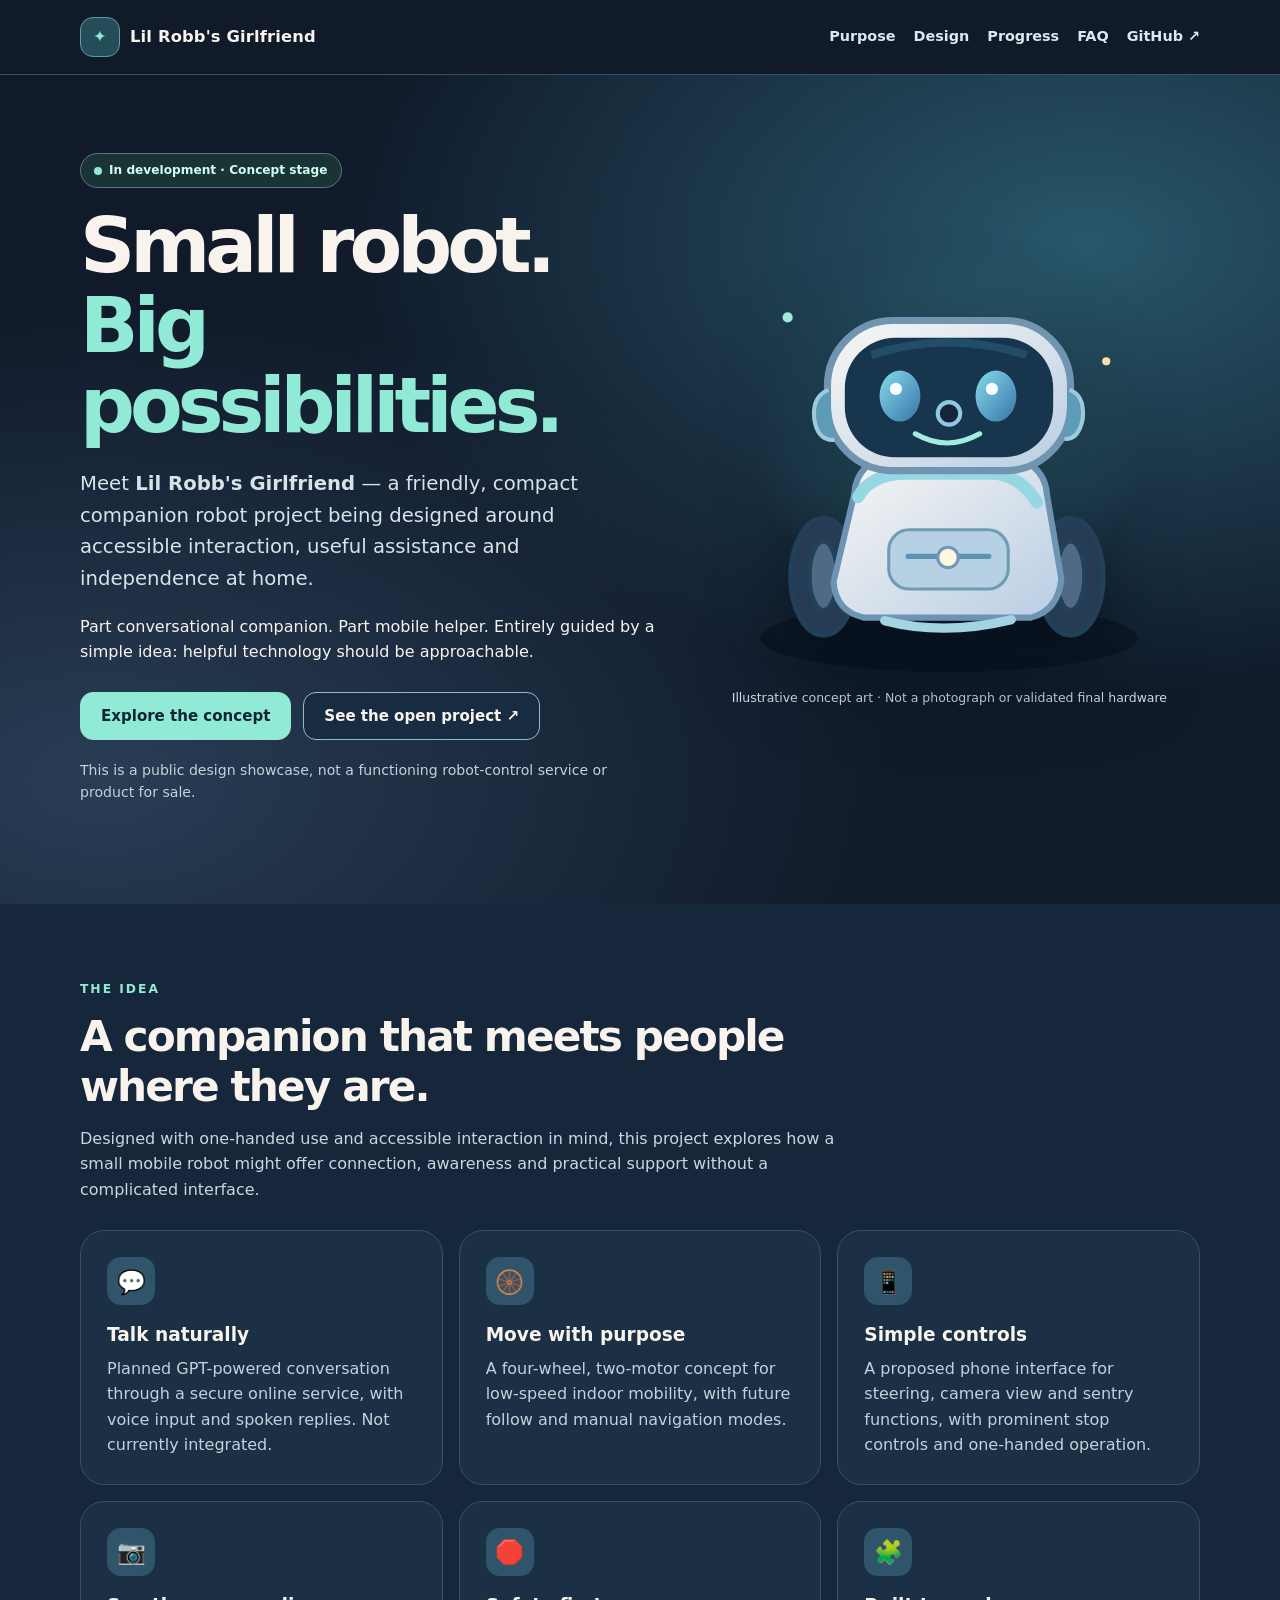
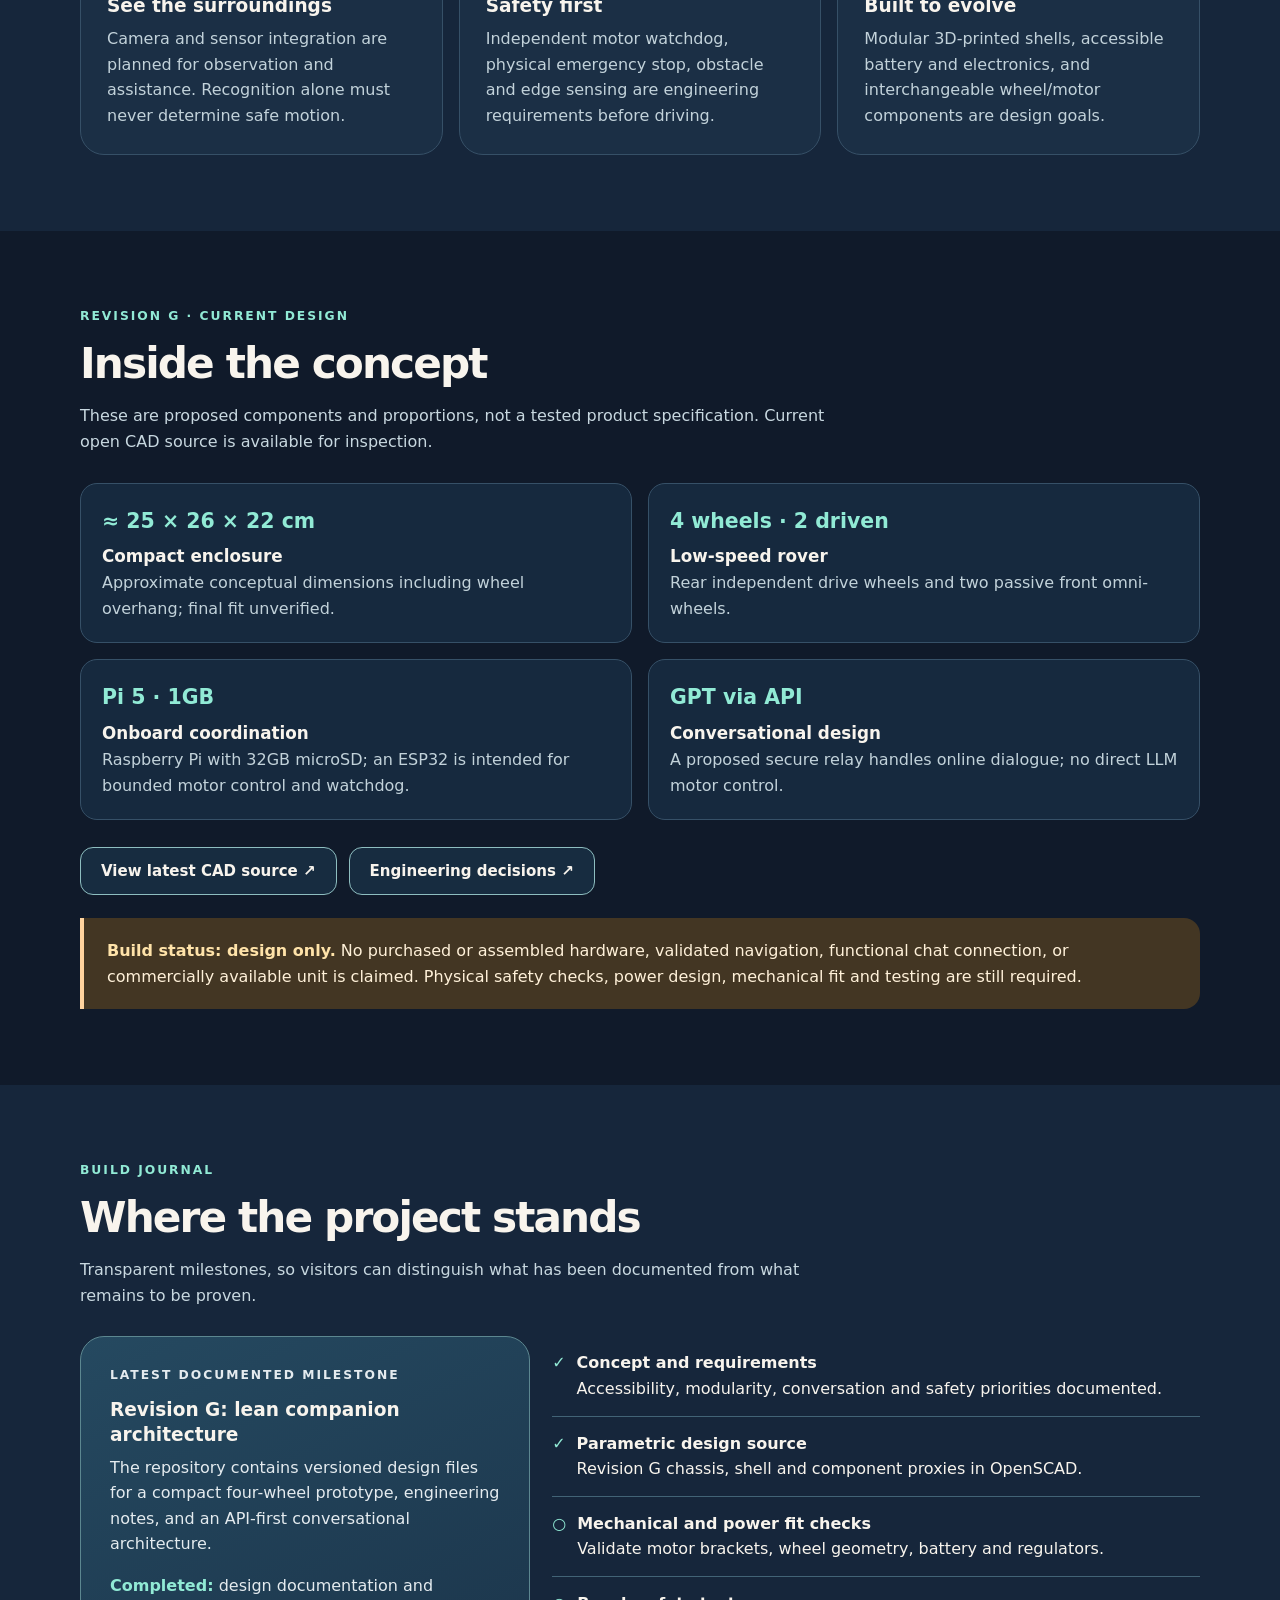
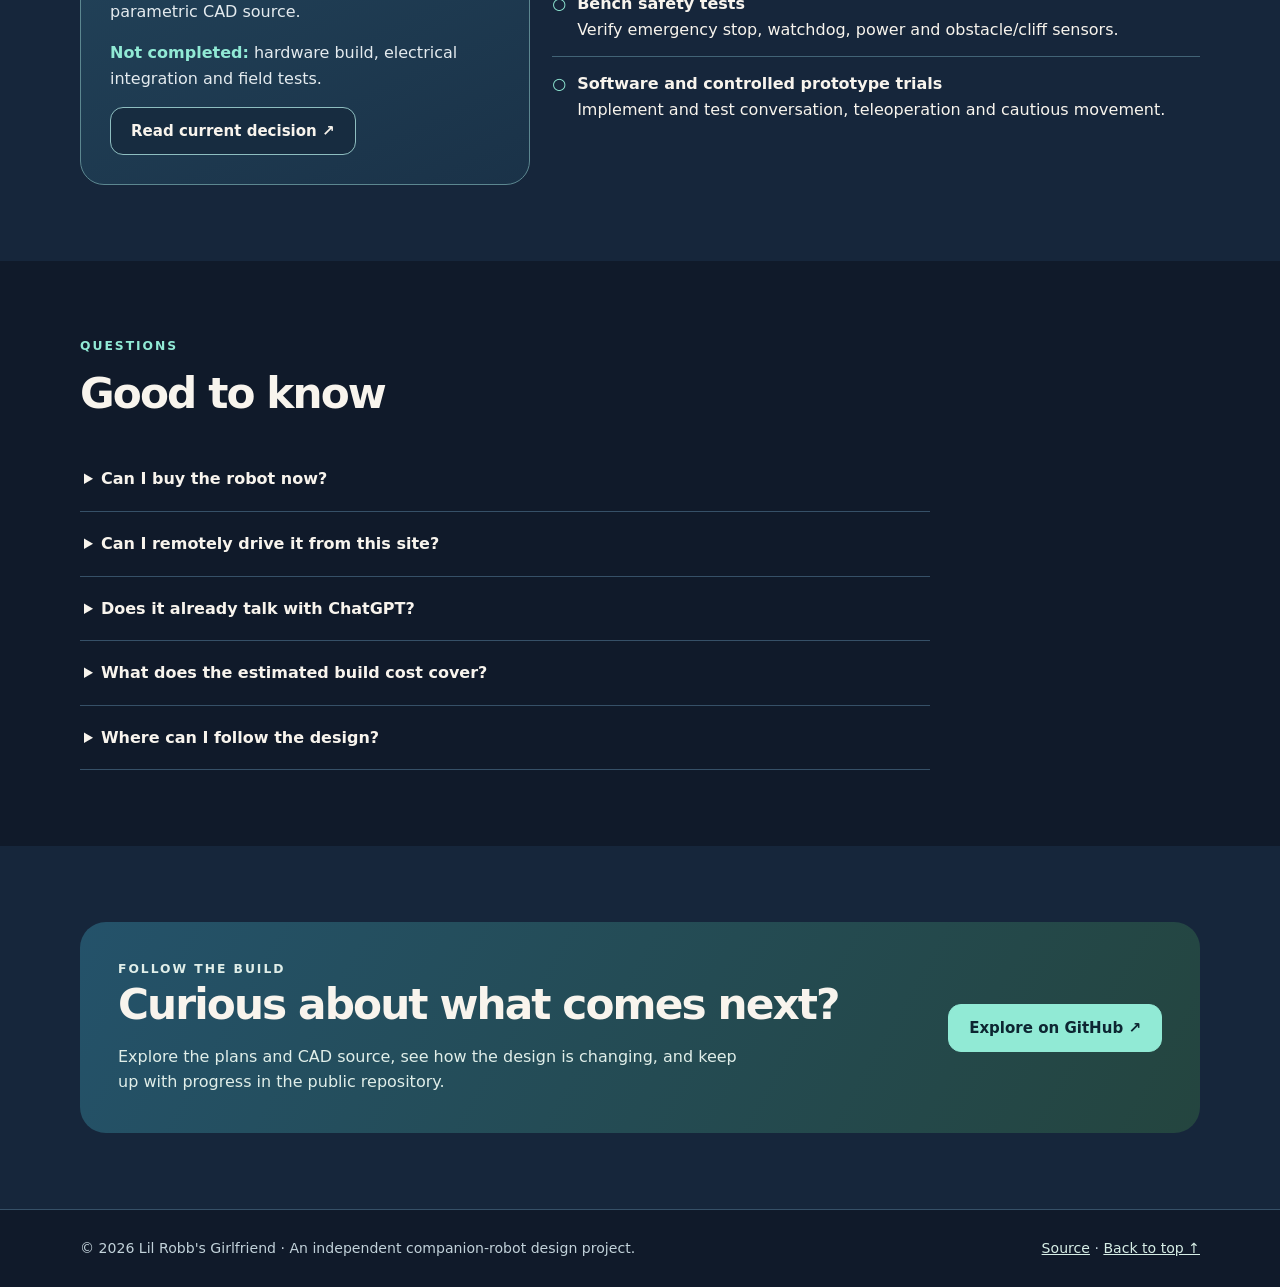
==== index.html @ 1ef5e5be "Add accessible public-facing robot project homepage" ====
<!doctype html>
<html lang="en">
<head>
  <meta charset="utf-8">
  <meta name="viewport" content="width=device-width,initial-scale=1">
  <meta name="theme-color" content="#101a2a">
  <meta name="description" content="Lil Robb's Girlfriend is an open, in-development accessible companion robot concept: conversational assistance, approachable mobility, and safety-first engineering.">
  <meta property="og:title" content="Lil Robb's Girlfriend | Companion Robot Project">
  <meta property="og:description" content="Meet the accessible companion robot concept. Explore the design, its goals, and the honest build status.">
  <meta property="og:type" content="website">
  <meta property="og:url" content="https://matthagersenior.github.io/lilrobbsgirlfriend/">
  <title>Lil Robb's Girlfriend — Companion Robot Project</title>
  <style>
    :root{color-scheme:dark;--bg:#101a2a;--bg2:#16263b;--panel:#1b2f45;--line:#365067;--ink:#f8f4ed;--muted:#c2d2da;--mint:#91ead5;--blue:#7dc3ed;--orange:#ffd39e;--radius:24px}
    *{box-sizing:border-box}html{scroll-behavior:smooth}body{margin:0;background:var(--bg);color:var(--ink);font:16px/1.6 system-ui,-apple-system,BlinkMacSystemFont,"Segoe UI",sans-serif}a{color:inherit}a:focus-visible,summary:focus-visible{outline:3px solid var(--orange);outline-offset:4px;border-radius:6px}::selection{background:#a6e8d4;color:#14263b}
    .container{width:min(1120px,calc(100% - 36px));margin-inline:auto}.skip{position:absolute;left:-9999px;top:0;background:#fff;color:#111;padding:.7rem}.skip:focus{left:1rem;z-index:100}
    header{background:rgba(16,26,42,.94);border-bottom:1px solid var(--line)}.nav{display:flex;align-items:center;justify-content:space-between;gap:18px;flex-wrap:wrap;padding:17px 0}.brand{text-decoration:none;display:flex;align-items:center;gap:10px;font-size:1.02rem;font-weight:800;letter-spacing:.01em}.brand-icon{display:grid;place-items:center;width:40px;height:40px;border:1px solid #649b9b;border-radius:13px;background:#254d59;color:var(--mint)}nav{display:flex;align-items:center;gap:18px;flex-wrap:wrap}nav a{text-decoration:none;color:#dce8ef;font-size:.9rem;font-weight:600}nav a:hover{text-decoration:underline}
    main{overflow:hidden}.hero{position:relative;background:radial-gradient(ellipse at 85% 20%,#28576a 0,transparent 49%),radial-gradient(ellipse at 8% 85%,#293d55 0,transparent 48%);padding:78px 0 86px}.hero-grid{display:grid;grid-template-columns:1.07fr .93fr;gap:42px;align-items:center}
    .eyebrow{text-transform:uppercase;letter-spacing:.16em;font-size:.77rem;color:var(--mint);font-weight:850}.pill{display:inline-flex;gap:7px;align-items:center;border:1px solid #597b79;color:#d1ffef;background:#20453e99;border-radius:100px;padding:7px 13px;font-size:.76rem;font-weight:750}.status-dot{width:8px;height:8px;background:var(--mint);border-radius:100%}
    h1,h2,h3,p{margin-top:0}h1{font-size:clamp(2.9rem,6vw,5.5rem);letter-spacing:-.065em;line-height:1.04;margin:18px 0 22px}h1 em{font-style:normal;color:var(--mint)}h2{font-size:clamp(1.9rem,3.3vw,3rem);line-height:1.18;letter-spacing:-.045em;margin-bottom:14px}h3{font-size:1.16rem;line-height:1.3;margin-bottom:8px}.lede{font-size:clamp(1.06rem,1.6vw,1.23rem);color:#d7e3e8;max-width:620px}.small{font-size:.88rem;color:var(--muted)}.actions{display:flex;flex-wrap:wrap;gap:12px;margin:27px 0 19px}.btn{display:inline-flex;align-items:center;justify-content:center;min-height:48px;padding:11px 20px;border-radius:13px;text-decoration:none;font-weight:800;font-size:.94rem;border:1px solid #8ebec0;transition:transform .15s ease,background .15s ease}.btn:hover{transform:translateY(-2px)}.btn-primary{background:var(--mint);color:#0d2632;border-color:var(--mint)}.btn-outline{background:#172c40;color:var(--ink)}.hero-art{display:grid;place-items:center;position:relative;min-height:430px}.robot-scene{width:min(100%,480px);height:auto;filter:drop-shadow(0 20px 35px #050d1899)}.art-caption{color:#d2e1e9;font-size:.78rem;text-align:center;margin-top:4px}
    .section{padding:76px 0}.section.soft{background:var(--bg2)}.section-header{max-width:760px;margin-bottom:28px}.section-header p:last-child{color:#c8d8e0}.cards{display:grid;grid-template-columns:repeat(3,minmax(0,1fr));gap:16px}.card{background:var(--panel);border:1px solid var(--line);border-radius:var(--radius);padding:26px}.card-icon{display:grid;place-items:center;width:48px;height:48px;background:#305469;border-radius:14px;font-size:1.45rem;margin-bottom:18px}.card p,.spec p{color:var(--muted);margin-bottom:0}.status-wrap{display:grid;grid-template-columns:.82fr 1.18fr;gap:22px}.status-panel{padding:29px;background:linear-gradient(155deg,#254960,#1a3248);border:1px solid #5c8790;border-radius:var(--radius)}.status-panel strong{color:var(--mint)}.status-panel p{color:#e4ebef}.status-list{padding:0;list-style:none;margin:0}.status-list li{display:flex;gap:11px;padding:14px 0;border-bottom:1px solid #426376}.status-list li:last-child{border-bottom:0}.step{color:var(--mint);font-weight:800}.specs{display:grid;grid-template-columns:repeat(2,minmax(0,1fr));gap:16px}.spec{border:1px solid var(--line);background:#16293e;padding:21px;border-radius:17px}.spec .num{font-size:1.28rem;font-weight:800;color:var(--mint);margin:0 0 6px}.spec strong{font-size:1.05rem}.alert{background:#433623;border-left:4px solid var(--orange);padding:20px 23px;border-radius:0 16px 16px 0;color:#fff1d9;margin-top:23px}.alert strong{color:#ffe3a9}
    .timeline{display:grid;grid-template-columns:repeat(3,minmax(0,1fr));gap:17px;counter-reset:phase}.phase{padding:23px;border:1px solid var(--line);border-radius:20px;background:#1e354a}.phase:before{counter-increment:phase;content:"0" counter(phase);display:block;color:var(--mint);font-weight:900;font-size:1.45rem;margin-bottom:13px}.phase p{color:var(--muted);margin-bottom:0}
    .faq{max-width:850px}.faq details{border-bottom:1px solid var(--line);padding:19px 4px}.faq summary{font-weight:800;cursor:pointer}.faq details p{color:var(--muted);padding-top:12px;margin-bottom:0}
    .cta{background:linear-gradient(120deg,#24526a,#24453f);border-radius:26px;padding:38px;display:flex;align-items:center;gap:22px;justify-content:space-between}.cta p{color:#e0eee9;margin-bottom:0;max-width:640px}
    footer{border-top:1px solid var(--line);padding:27px 0;color:var(--muted);font-size:.88rem}.footer-row{display:flex;gap:20px;justify-content:space-between;flex-wrap:wrap}footer a{color:#d7eee6}
    @media(max-width:800px){.hero-grid,.status-wrap{grid-template-columns:1fr}.hero{padding:55px 0}.hero-art{min-height:0}.robot-scene{max-width:340px}.cards,.timeline{grid-template-columns:1fr 1fr}.cta{display:block}.cta .btn{margin-top:20px}}@media(max-width:580px){.nav{justify-content:center}.brand{width:100%;justify-content:center}nav{justify-content:center;gap:10px 16px}.hero{padding:45px 0 55px}.cards,.timeline,.specs{grid-template-columns:1fr}.section{padding:57px 0}.card{padding:22px}.cta{padding:25px}.actions .btn{width:100%}}@media(prefers-reduced-motion:reduce){html{scroll-behavior:auto}.btn{transition:none}.btn:hover{transform:none}}
  </style>
</head>
<body>
<a class="skip" href="#main">Skip to content</a>
<header><div class="container nav"><a class="brand" href="#top"><span class="brand-icon" aria-hidden="true">✦</span>Lil Robb's Girlfriend</a><nav aria-label="Main navigation"><a href="#purpose">Purpose</a><a href="#design">Design</a><a href="#progress">Progress</a><a href="#questions">FAQ</a><a href="https://github.com/matthagersenior/lilrobbsgirlfriend">GitHub ↗</a></nav></div></header>
<main id="main">
<section class="hero" id="top"><div class="container hero-grid"><div><span class="pill"><span class="status-dot" aria-hidden="true"></span> In development · Concept stage</span><h1>Small robot.<br><em>Big possibilities.</em></h1><p class="lede">Meet <strong>Lil Robb's Girlfriend</strong> — a friendly, compact companion robot project being designed around accessible interaction, useful assistance and independence at home.</p><p>Part conversational companion. Part mobile helper. Entirely guided by a simple idea: helpful technology should be approachable.</p><div class="actions"><a class="btn btn-primary" href="#purpose">Explore the concept</a><a class="btn btn-outline" href="https://github.com/matthagersenior/lilrobbsgirlfriend">See the open project ↗</a></div><p class="small">This is a public design showcase, not a functioning robot-control service or product for sale.</p></div><div class="hero-art">
<svg class="robot-scene" viewBox="0 0 470 425" role="img" aria-labelledby="robot-title robot-desc" xmlns="http://www.w3.org/2000/svg">
<title id="robot-title">Illustrated design concept for Lil Robb's Girlfriend</title><desc id="robot-desc">Rounded, friendly white-and-blue mobile robot with two expressive eyes, a central camera and four wheels.</desc><defs><linearGradient id="shell" x1="0" y1="0" x2="1" y2="1"><stop stop-color="#f9f8f4"/><stop offset="1" stop-color="#b9cde4"/></linearGradient><linearGradient id="accent" x1="0" y1="0" x2="1" y2="1"><stop stop-color="#85dbed"/><stop offset="1" stop-color="#3874a5"/></linearGradient><radialGradient id="glow"><stop stop-color="#53aaba" stop-opacity=".36"/><stop offset="1" stop-color="#53aaba" stop-opacity="0"/></radialGradient></defs>
<ellipse cx="235" cy="380" rx="185" ry="33" fill="#060f1b" opacity=".53"/><circle cx="234" cy="192" r="190" fill="url(#glow)"/><circle cx="77" cy="66" r="5" fill="#a2ead5"/><circle cx="389" cy="109" r="4" fill="#ffdba9"/><circle cx="380" cy="330" r="6" fill="#9acbe8"/>
<g stroke="#234059" stroke-width="5"><ellipse cx="112" cy="320" rx="32" ry="57" fill="#263b54"/><ellipse cx="354" cy="320" rx="32" ry="57" fill="#263b54"/><ellipse cx="112" cy="319" rx="14" ry="34" fill="#506984"/><ellipse cx="354" cy="319" rx="14" ry="34" fill="#506984"/></g>
<path d="M142 240Q144 205 186 199H282Q329 205 331 240L345 322Q342 353 315 360H152Q124 354 122 325Z" fill="url(#shell)" stroke="#6e94b4" stroke-width="6"/><path d="M146 242Q158 220 191 219H282Q306 223 321 247" fill="none" stroke="#96d7e4" stroke-width="12" stroke-linecap="round"/><rect x="176" y="274" width="117" height="58" rx="20" fill="#b7d1e4" stroke="#6e9cb2" stroke-width="3"/><path d="M195 300H274" stroke="#5a94b1" stroke-width="5" stroke-linecap="round"/><circle cx="234" cy="301" r="10" fill="#fff6df" stroke="#7397b7" stroke-width="3"/>
<rect x="223" y="186" width="24" height="34" rx="9" fill="#456f8e" stroke="#a3cee2" stroke-width="3"/>
<rect x="116" y="69" width="238" height="147" rx="64" fill="url(#shell)" stroke="#7194b1" stroke-width="7"/><rect x="133" y="86" width="204" height="117" rx="49" fill="#17354c"/><path d="M159 103Q234 78 311 103" fill="none" stroke="#367394" stroke-width="8" opacity=".38"/><ellipse cx="187" cy="143" rx="20" ry="25" fill="url(#accent)"/><ellipse cx="281" cy="143" rx="20" ry="25" fill="url(#accent)"/><circle cx="183" cy="136" r="6" fill="#f6fdff"/><circle cx="277" cy="136" r="6" fill="#f6fdff"/><circle cx="235" cy="160" r="11" fill="#152537" stroke="#8ec9e1" stroke-width="4"/><path d="M202 180Q233 198 265 180" stroke="#a2ece0" stroke-width="5" stroke-linecap="round" fill="none"/>
<path d="M117 137Q101 143 103 165Q106 187 123 186" fill="#5d9bb7" stroke="#9dcadd" stroke-width="4"/><path d="M353 137Q368 142 366 165Q362 186 348 185" fill="#5d9bb7" stroke="#9dcadd" stroke-width="4"/>
<path d="M172 363Q230 378 296 362" fill="none" stroke="#a4d4e1" stroke-width="9" stroke-linecap="round"/>
</svg><p class="art-caption">Illustrative concept art · Not a photograph or validated final hardware</p>
</div></div></section>
<section class="section soft" id="purpose"><div class="container"><div class="section-header"><p class="eyebrow">The idea</p><h2>A companion that meets people where they are.</h2><p>Designed with one-handed use and accessible interaction in mind, this project explores how a small mobile robot might offer connection, awareness and practical support without a complicated interface.</p></div><div class="cards">
<article class="card"><div class="card-icon" aria-hidden="true">💬</div><h3>Talk naturally</h3><p>Planned GPT-powered conversation through a secure online service, with voice input and spoken replies. Not currently integrated.</p></article>
<article class="card"><div class="card-icon" aria-hidden="true">🛞</div><h3>Move with purpose</h3><p>A four-wheel, two-motor concept for low-speed indoor mobility, with future follow and manual navigation modes.</p></article>
<article class="card"><div class="card-icon" aria-hidden="true">📱</div><h3>Simple controls</h3><p>A proposed phone interface for steering, camera view and sentry functions, with prominent stop controls and one-handed operation.</p></article>
<article class="card"><div class="card-icon" aria-hidden="true">📷</div><h3>See the surroundings</h3><p>Camera and sensor integration are planned for observation and assistance. Recognition alone must never determine safe motion.</p></article>
<article class="card"><div class="card-icon" aria-hidden="true">🛑</div><h3>Safety first</h3><p>Independent motor watchdog, physical emergency stop, obstacle and edge sensing are engineering requirements before driving.</p></article>
<article class="card"><div class="card-icon" aria-hidden="true">🧩</div><h3>Built to evolve</h3><p>Modular 3D-printed shells, accessible battery and electronics, and interchangeable wheel/motor components are design goals.</p></article>
</div></div></section>
<section class="section" id="design"><div class="container"><div class="section-header"><p class="eyebrow">Revision G · Current design</p><h2>Inside the concept</h2><p>These are proposed components and proportions, not a tested product specification. Current open CAD source is available for inspection.</p></div><div class="specs">
<div class="spec"><p class="num">≈ 25 × 26 × 22 cm</p><strong>Compact enclosure</strong><p>Approximate conceptual dimensions including wheel overhang; final fit unverified.</p></div>
<div class="spec"><p class="num">4 wheels · 2 driven</p><strong>Low-speed rover</strong><p>Rear independent drive wheels and two passive front omni-wheels.</p></div>
<div class="spec"><p class="num">Pi 5 · 1GB</p><strong>Onboard coordination</strong><p>Raspberry Pi with 32GB microSD; an ESP32 is intended for bounded motor control and watchdog.</p></div>
<div class="spec"><p class="num">GPT via API</p><strong>Conversational design</strong><p>A proposed secure relay handles online dialogue; no direct LLM motor control.</p></div>
</div><div class="actions"><a class="btn btn-outline" href="https://github.com/matthagersenior/lilrobbsgirlfriend/blob/main/cad/robot_revG.scad">View latest CAD source ↗</a><a class="btn btn-outline" href="https://github.com/matthagersenior/lilrobbsgirlfriend/blob/main/docs/REV_G_MECHANICAL_DESIGN.md">Engineering decisions ↗</a></div><div class="alert" role="note"><strong>Build status: design only.</strong> No purchased or assembled hardware, validated navigation, functional chat connection, or commercially available unit is claimed. Physical safety checks, power design, mechanical fit and testing are still required.</div></div></section>
<section class="section soft" id="progress"><div class="container"><div class="section-header"><p class="eyebrow">Build journal</p><h2>Where the project stands</h2><p>Transparent milestones, so visitors can distinguish what has been documented from what remains to be proven.</p></div><div class="status-wrap"><div class="status-panel"><p class="eyebrow">Latest documented milestone</p><h3>Revision G: lean companion architecture</h3><p>The repository contains versioned design files for a compact four-wheel prototype, engineering notes, and an API-first conversational architecture.</p><p><strong>Completed:</strong> design documentation and parametric CAD source.</p><p><strong>Not completed:</strong> hardware build, electrical integration and field tests.</p><a class="btn btn-outline" href="https://github.com/matthagersenior/lilrobbsgirlfriend/blob/main/docs/CURRENT_BUILD_DECISION.md">Read current decision ↗</a></div>
<div><ul class="status-list"><li><span class="step" aria-hidden="true">✓</span><span><strong>Concept and requirements</strong><br>Accessibility, modularity, conversation and safety priorities documented.</span></li><li><span class="step" aria-hidden="true">✓</span><span><strong>Parametric design source</strong><br>Revision G chassis, shell and component proxies in OpenSCAD.</span></li><li><span class="step" aria-hidden="true">○</span><span><strong>Mechanical and power fit checks</strong><br>Validate motor brackets, wheel geometry, battery and regulators.</span></li><li><span class="step" aria-hidden="true">○</span><span><strong>Bench safety tests</strong><br>Verify emergency stop, watchdog, power and obstacle/cliff sensors.</span></li><li><span class="step" aria-hidden="true">○</span><span><strong>Software and controlled prototype trials</strong><br>Implement and test conversation, teleoperation and cautious movement.</span></li></ul></div></div></div></section>
<section class="section" id="questions"><div class="container"><div class="section-header"><p class="eyebrow">Questions</p><h2>Good to know</h2></div><div class="faq">
<details><summary>Can I buy the robot now?</summary><p>Not yet. This is an open design and development project, not a product listing or store. The bill of materials and real-world build have not been finalized.</p></details>
<details><summary>Can I remotely drive it from this site?</summary><p>No. There is no connected robot or control service behind this page. Phone control and sentry features are future project goals and must be safely implemented before release.</p></details>
<details><summary>Does it already talk with ChatGPT?</summary><p>Not yet. The plan calls for a secure backend integration with an OpenAI GPT model for normal conversation, but no working connection has been demonstrated. A consumer ChatGPT subscription is not an embedded robot API.</p></details>
<details><summary>What does the estimated build cost cover?</summary><p>An older Revision G worksheet estimated approximately $456.70 for selected priced components only, not a complete build. Several safety, mechanical and assembly items, tax, shipping and recurring API costs are not included. Do not treat that estimate as a purchase quote.</p></details>
<details><summary>Where can I follow the design?</summary><p>Review the public GitHub repository, latest CAD and build-decision documents. They show what is actually documented and where the engineering risks remain.</p></details>
</div></div></section>
<section class="section soft"><div class="container"><div class="cta"><div><p class="eyebrow">Follow the build</p><h2>Curious about what comes next?</h2><p>Explore the plans and CAD source, see how the design is changing, and keep up with progress in the public repository.</p></div><a class="btn btn-primary" href="https://github.com/matthagersenior/lilrobbsgirlfriend">Explore on GitHub ↗</a></div></div></section>
</main>
<footer><div class="container footer-row"><span>© 2026 Lil Robb's Girlfriend · An independent companion-robot design project.</span><span><a href="https://github.com/matthagersenior/lilrobbsgirlfriend">Source</a> · <a href="#top">Back to top ↑</a></span></div></footer>
</body>
</html>
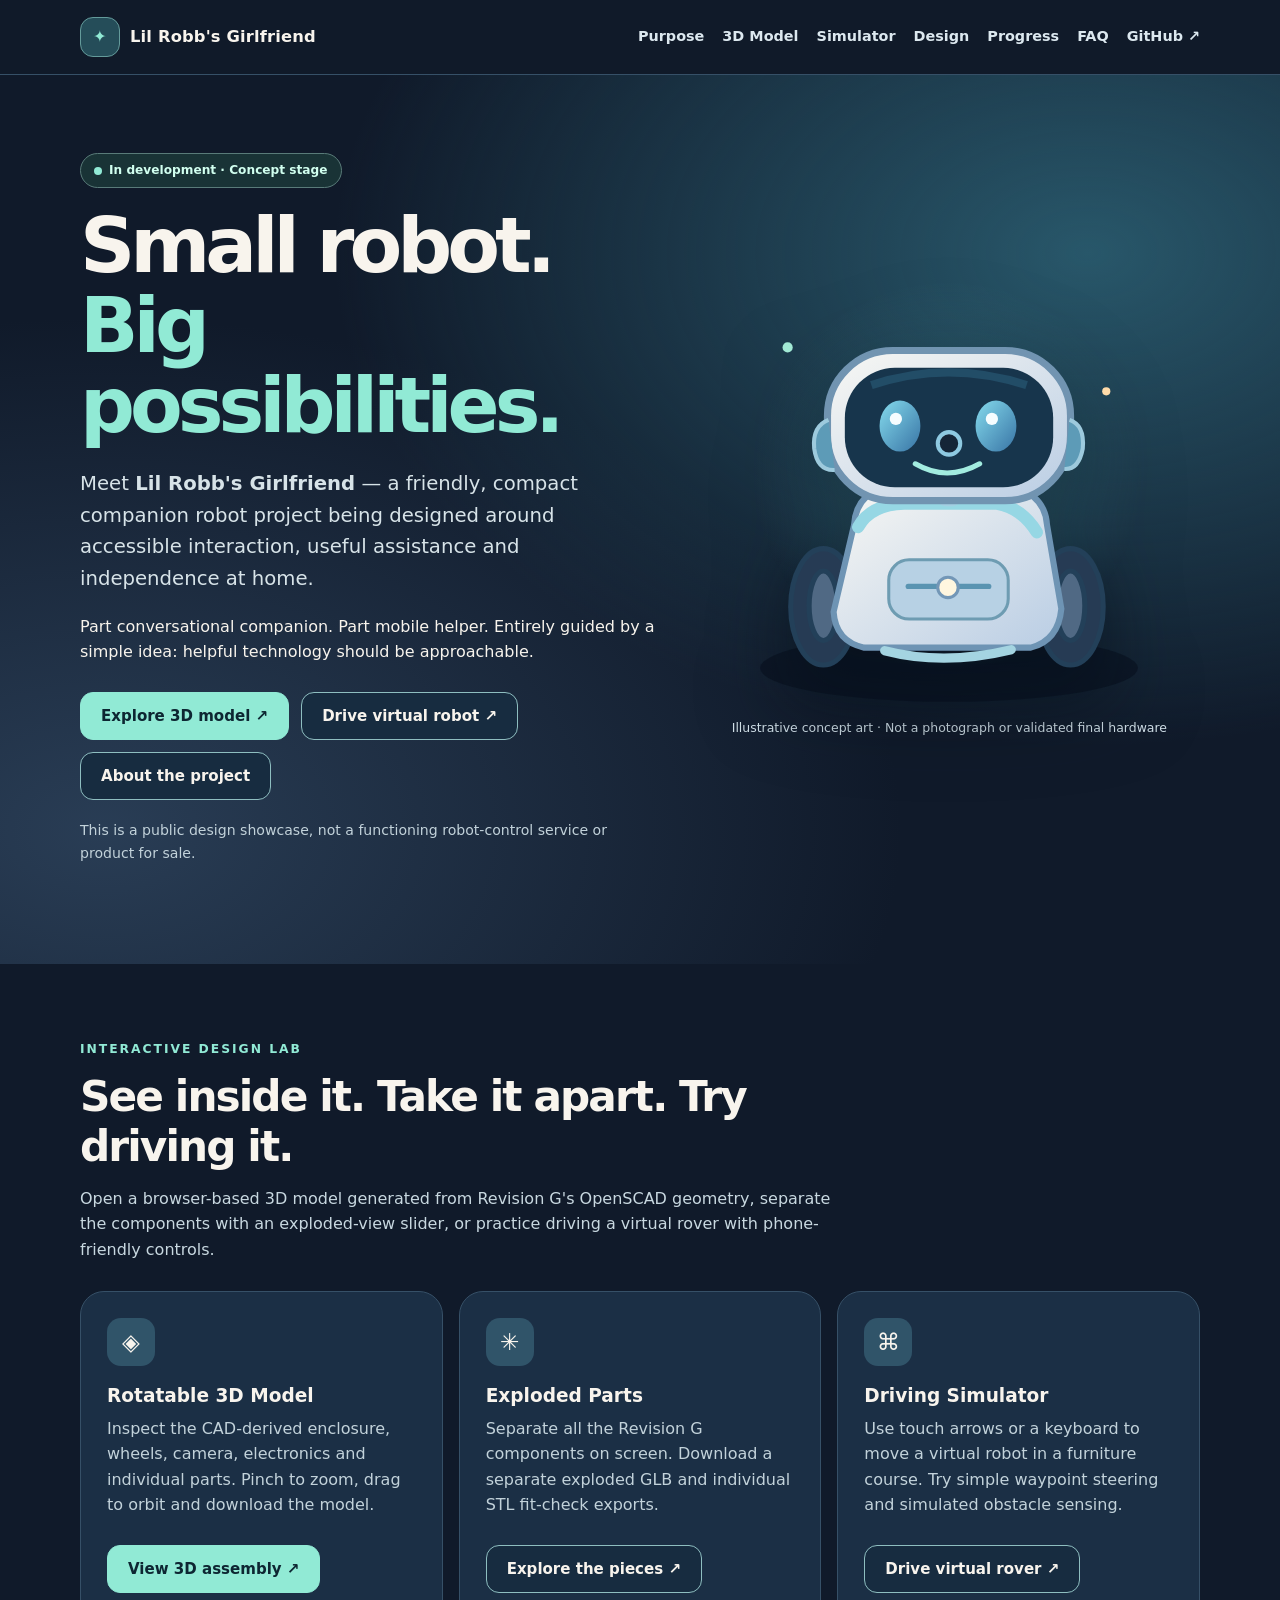
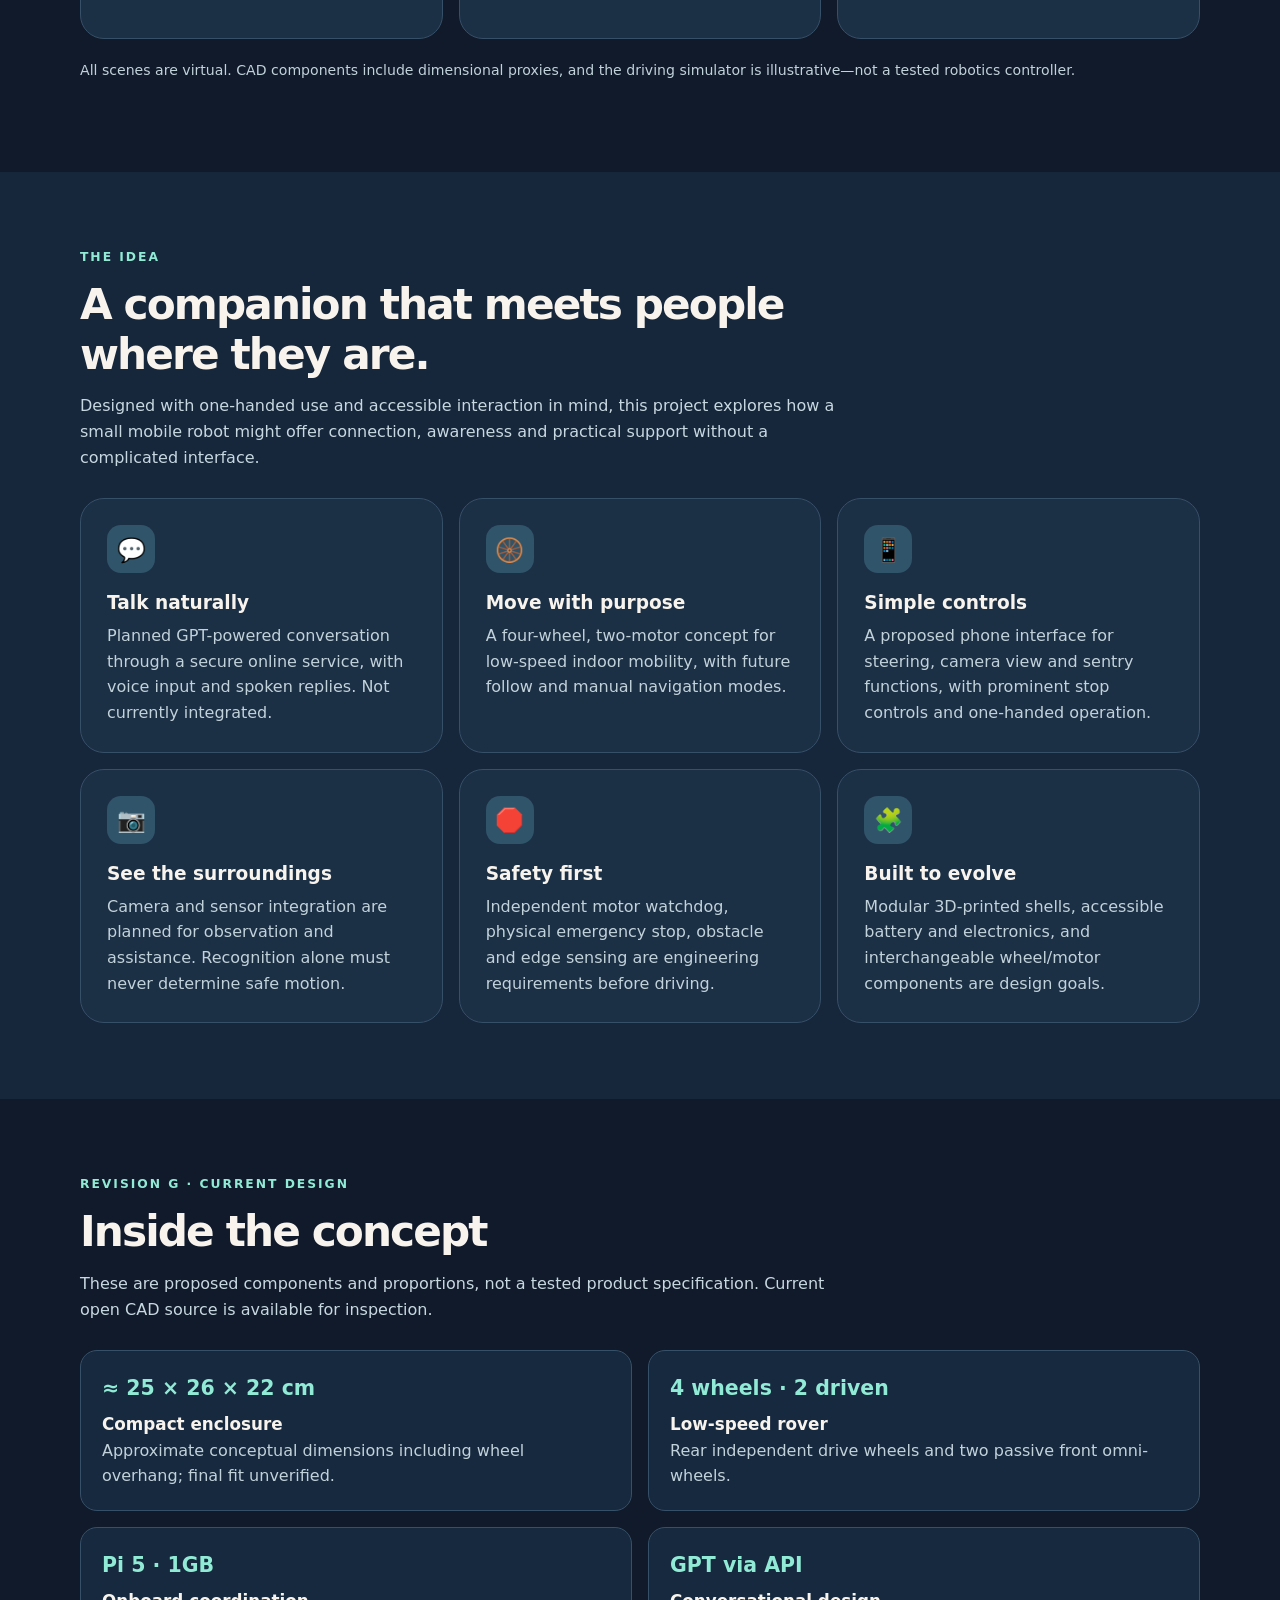
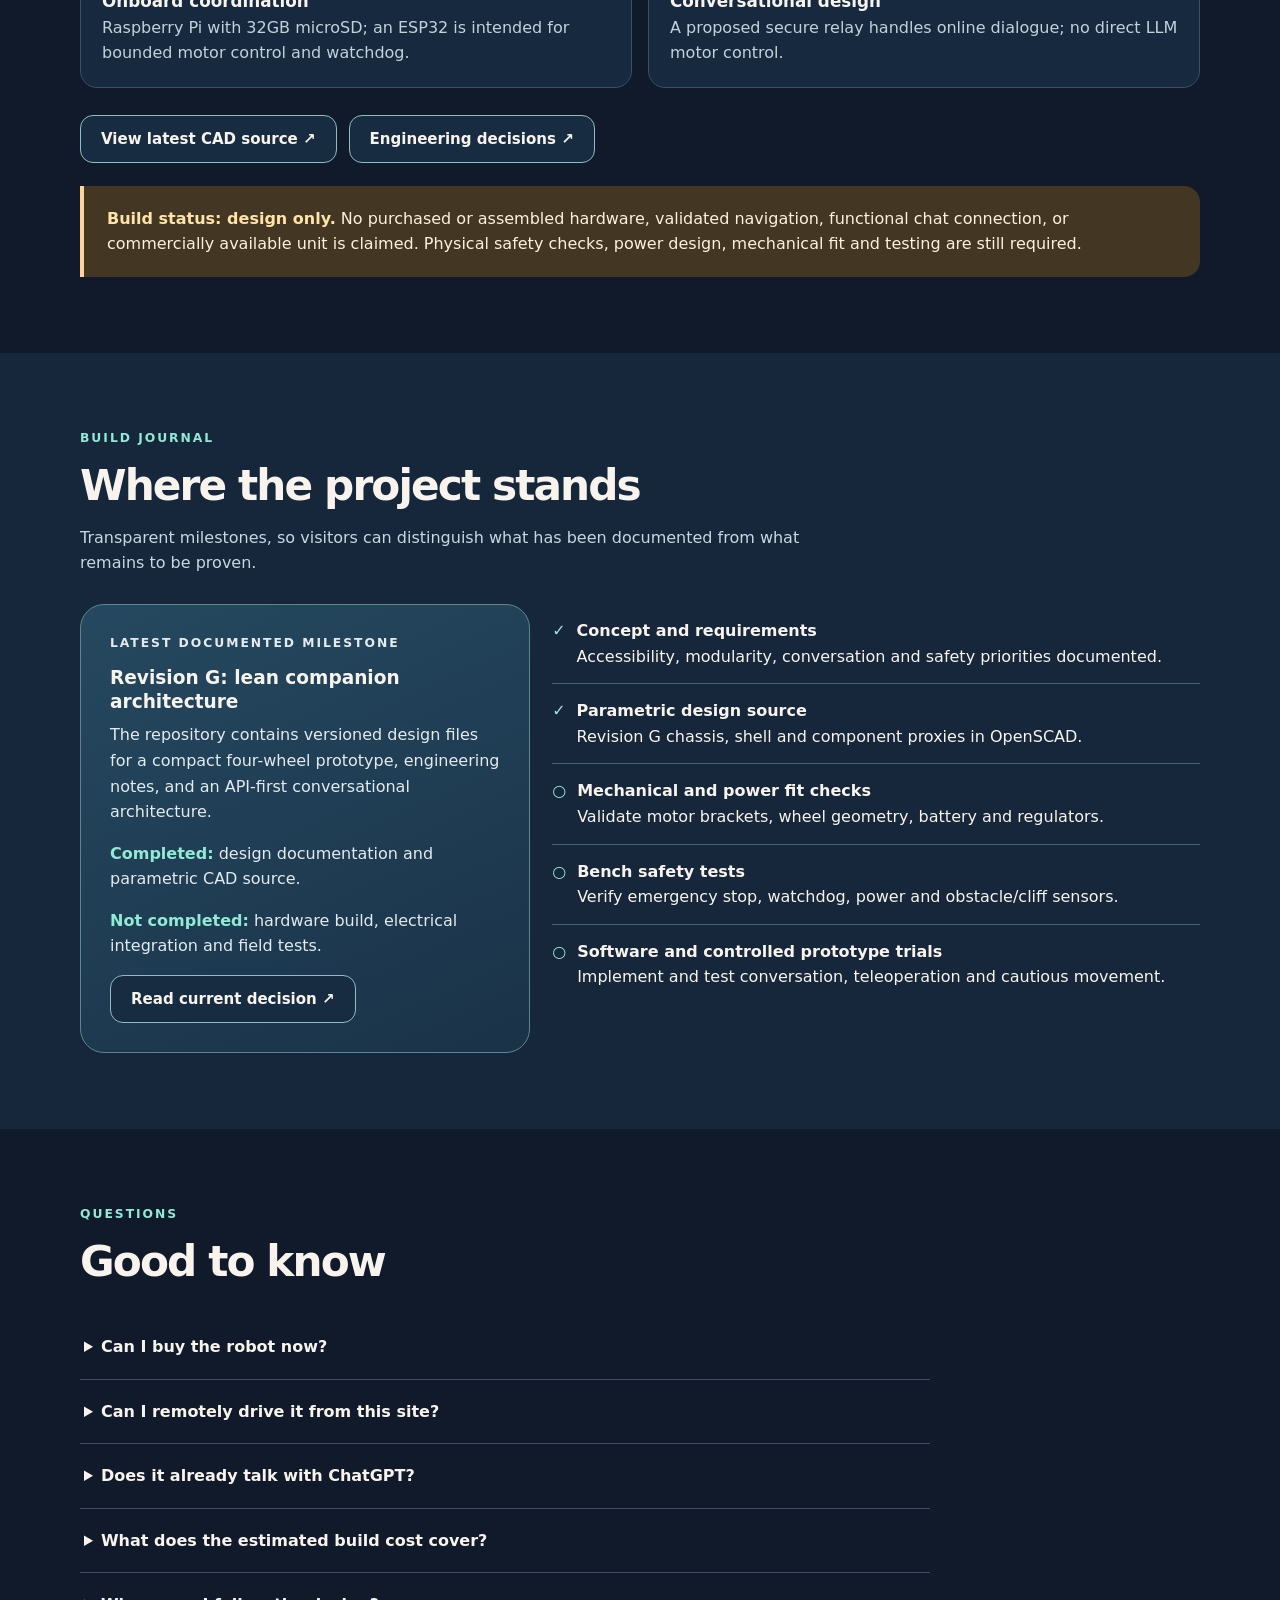
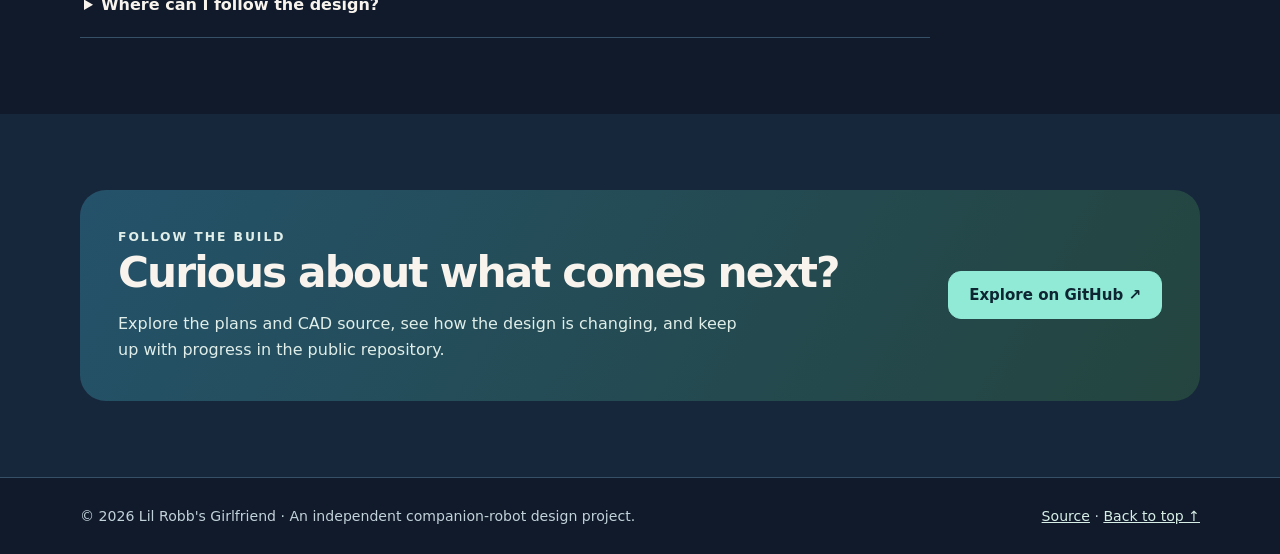
==== commit 4a2cfe8c: "Feature CAD 3D, exploded pieces and controllable virtual driving simulator on project homepage" ====
--- a/index.html
+++ b/index.html
@@ -28,9 +28,9 @@
 </head>
 <body>
 <a class="skip" href="#main">Skip to content</a>
-<header><div class="container nav"><a class="brand" href="#top"><span class="brand-icon" aria-hidden="true">✦</span>Lil Robb's Girlfriend</a><nav aria-label="Main navigation"><a href="#purpose">Purpose</a><a href="#design">Design</a><a href="#progress">Progress</a><a href="#questions">FAQ</a><a href="https://github.com/matthagersenior/lilrobbsgirlfriend">GitHub ↗</a></nav></div></header>
+<header><div class="container nav"><a class="brand" href="#top"><span class="brand-icon" aria-hidden="true">✦</span>Lil Robb's Girlfriend</a><nav aria-label="Main navigation"><a href="#purpose">Purpose</a><a href="viewer.html">3D Model</a><a href="simulator.html">Simulator</a><a href="#design">Design</a><a href="#progress">Progress</a><a href="#questions">FAQ</a><a href="https://github.com/matthagersenior/lilrobbsgirlfriend">GitHub ↗</a></nav></div></header>
 <main id="main">
-<section class="hero" id="top"><div class="container hero-grid"><div><span class="pill"><span class="status-dot" aria-hidden="true"></span> In development · Concept stage</span><h1>Small robot.<br><em>Big possibilities.</em></h1><p class="lede">Meet <strong>Lil Robb's Girlfriend</strong> — a friendly, compact companion robot project being designed around accessible interaction, useful assistance and independence at home.</p><p>Part conversational companion. Part mobile helper. Entirely guided by a simple idea: helpful technology should be approachable.</p><div class="actions"><a class="btn btn-primary" href="#purpose">Explore the concept</a><a class="btn btn-outline" href="https://github.com/matthagersenior/lilrobbsgirlfriend">See the open project ↗</a></div><p class="small">This is a public design showcase, not a functioning robot-control service or product for sale.</p></div><div class="hero-art">
+<section class="hero" id="top"><div class="container hero-grid"><div><span class="pill"><span class="status-dot" aria-hidden="true"></span> In development · Concept stage</span><h1>Small robot.<br><em>Big possibilities.</em></h1><p class="lede">Meet <strong>Lil Robb's Girlfriend</strong> — a friendly, compact companion robot project being designed around accessible interaction, useful assistance and independence at home.</p><p>Part conversational companion. Part mobile helper. Entirely guided by a simple idea: helpful technology should be approachable.</p><div class="actions"><a class="btn btn-primary" href="viewer.html">Explore 3D model ↗</a><a class="btn btn-outline" href="simulator.html">Drive virtual robot ↗</a><a class="btn btn-outline" href="#purpose">About the project</a></div><p class="small">This is a public design showcase, not a functioning robot-control service or product for sale.</p></div><div class="hero-art">
 <svg class="robot-scene" viewBox="0 0 470 425" role="img" aria-labelledby="robot-title robot-desc" xmlns="http://www.w3.org/2000/svg">
 <title id="robot-title">Illustrated design concept for Lil Robb's Girlfriend</title><desc id="robot-desc">Rounded, friendly white-and-blue mobile robot with two expressive eyes, a central camera and four wheels.</desc><defs><linearGradient id="shell" x1="0" y1="0" x2="1" y2="1"><stop stop-color="#f9f8f4"/><stop offset="1" stop-color="#b9cde4"/></linearGradient><linearGradient id="accent" x1="0" y1="0" x2="1" y2="1"><stop stop-color="#85dbed"/><stop offset="1" stop-color="#3874a5"/></linearGradient><radialGradient id="glow"><stop stop-color="#53aaba" stop-opacity=".36"/><stop offset="1" stop-color="#53aaba" stop-opacity="0"/></radialGradient></defs>
 <ellipse cx="235" cy="380" rx="185" ry="33" fill="#060f1b" opacity=".53"/><circle cx="234" cy="192" r="190" fill="url(#glow)"/><circle cx="77" cy="66" r="5" fill="#a2ead5"/><circle cx="389" cy="109" r="4" fill="#ffdba9"/><circle cx="380" cy="330" r="6" fill="#9acbe8"/>
@@ -42,6 +42,7 @@
 <path d="M172 363Q230 378 296 362" fill="none" stroke="#a4d4e1" stroke-width="9" stroke-linecap="round"/>
 </svg><p class="art-caption">Illustrative concept art · Not a photograph or validated final hardware</p>
 </div></div></section>
+<section class="section" id="virtual-lab"><div class="container"><div class="section-header"><p class="eyebrow">Interactive design lab</p><h2>See inside it. Take it apart. Try driving it.</h2><p>Open a browser-based 3D model generated from Revision G's OpenSCAD geometry, separate the components with an exploded-view slider, or practice driving a virtual rover with phone-friendly controls.</p></div><div class="cards"><article class="card"><div class="card-icon" aria-hidden="true">◈</div><h3>Rotatable 3D Model</h3><p>Inspect the CAD-derived enclosure, wheels, camera, electronics and individual parts. Pinch to zoom, drag to orbit and download the model.</p><div class="actions"><a class="btn btn-primary" href="viewer.html">View 3D assembly ↗</a></div></article><article class="card"><div class="card-icon" aria-hidden="true">✳</div><h3>Exploded Parts</h3><p>Separate all the Revision G components on screen. Download a separate exploded GLB and individual STL fit-check exports.</p><div class="actions"><a class="btn btn-outline" href="viewer.html?mode=exploded">Explore the pieces ↗</a></div></article><article class="card"><div class="card-icon" aria-hidden="true">⌘</div><h3>Driving Simulator</h3><p>Use touch arrows or a keyboard to move a virtual robot in a furniture course. Try simple waypoint steering and simulated obstacle sensing.</p><div class="actions"><a class="btn btn-outline" href="simulator.html">Drive virtual rover ↗</a></div></article></div><p class="small" style="margin-top:20px">All scenes are virtual. CAD components include dimensional proxies, and the driving simulator is illustrative—not a tested robotics controller.</p></div></section>
 <section class="section soft" id="purpose"><div class="container"><div class="section-header"><p class="eyebrow">The idea</p><h2>A companion that meets people where they are.</h2><p>Designed with one-handed use and accessible interaction in mind, this project explores how a small mobile robot might offer connection, awareness and practical support without a complicated interface.</p></div><div class="cards">
 <article class="card"><div class="card-icon" aria-hidden="true">💬</div><h3>Talk naturally</h3><p>Planned GPT-powered conversation through a secure online service, with voice input and spoken replies. Not currently integrated.</p></article>
 <article class="card"><div class="card-icon" aria-hidden="true">🛞</div><h3>Move with purpose</h3><p>A four-wheel, two-motor concept for low-speed indoor mobility, with future follow and manual navigation modes.</p></article>
@@ -60,7 +61,7 @@
 <div><ul class="status-list"><li><span class="step" aria-hidden="true">✓</span><span><strong>Concept and requirements</strong><br>Accessibility, modularity, conversation and safety priorities documented.</span></li><li><span class="step" aria-hidden="true">✓</span><span><strong>Parametric design source</strong><br>Revision G chassis, shell and component proxies in OpenSCAD.</span></li><li><span class="step" aria-hidden="true">○</span><span><strong>Mechanical and power fit checks</strong><br>Validate motor brackets, wheel geometry, battery and regulators.</span></li><li><span class="step" aria-hidden="true">○</span><span><strong>Bench safety tests</strong><br>Verify emergency stop, watchdog, power and obstacle/cliff sensors.</span></li><li><span class="step" aria-hidden="true">○</span><span><strong>Software and controlled prototype trials</strong><br>Implement and test conversation, teleoperation and cautious movement.</span></li></ul></div></div></div></section>
 <section class="section" id="questions"><div class="container"><div class="section-header"><p class="eyebrow">Questions</p><h2>Good to know</h2></div><div class="faq">
 <details><summary>Can I buy the robot now?</summary><p>Not yet. This is an open design and development project, not a product listing or store. The bill of materials and real-world build have not been finalized.</p></details>
-<details><summary>Can I remotely drive it from this site?</summary><p>No. There is no connected robot or control service behind this page. Phone control and sentry features are future project goals and must be safely implemented before release.</p></details>
+<details><summary>Can I remotely drive it from this site?</summary><p>No. No. There is no connected robot or live control service behind this page. You can <a href="simulator.html">drive the virtual rover</a> with touch or keyboard controls, but it does not connect to hardware.</p></details>
 <details><summary>Does it already talk with ChatGPT?</summary><p>Not yet. The plan calls for a secure backend integration with an OpenAI GPT model for normal conversation, but no working connection has been demonstrated. A consumer ChatGPT subscription is not an embedded robot API.</p></details>
 <details><summary>What does the estimated build cost cover?</summary><p>An older Revision G worksheet estimated approximately $456.70 for selected priced components only, not a complete build. Several safety, mechanical and assembly items, tax, shipping and recurring API costs are not included. Do not treat that estimate as a purchase quote.</p></details>
 <details><summary>Where can I follow the design?</summary><p>Review the public GitHub repository, latest CAD and build-decision documents. They show what is actually documented and where the engineering risks remain.</p></details>
